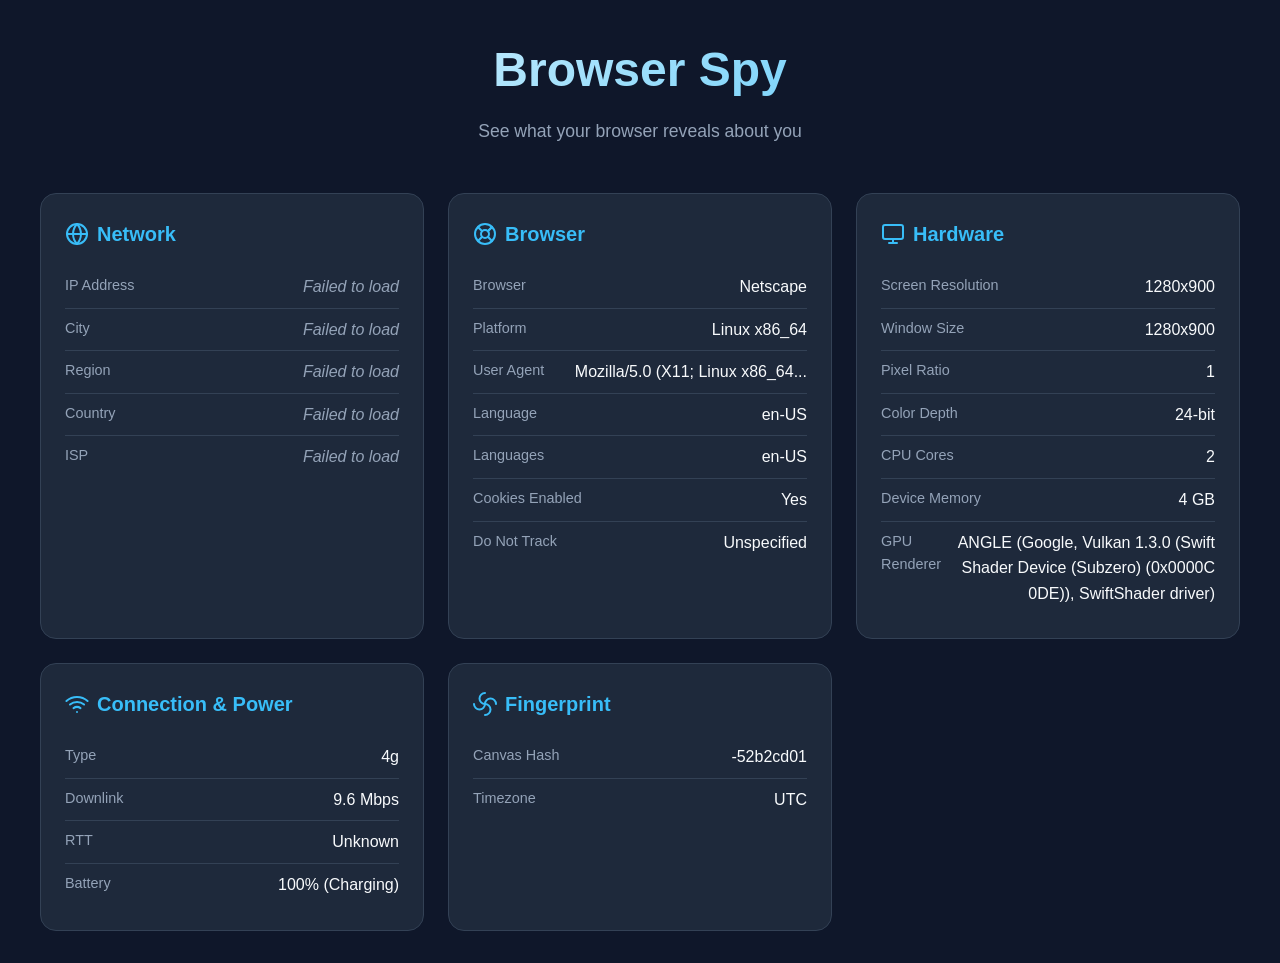
==== browser-spy/index.html @ fa8a1fff "Add browser-spy tool (formerly whoami)" ====
<!DOCTYPE html>
<html lang="en">

<head>
    <meta charset="UTF-8">
    <meta name="viewport" content="width=device-width, initial-scale=1.0">
    <title>Browser Spy - Browser Fingerprint & Info</title>
    <style>
        :root {
            --bg-color: #0f172a;
            --card-bg: #1e293b;
            --text-primary: #f8fafc;
            --text-secondary: #94a3b8;
            --accent: #38bdf8;
            --accent-glow: rgba(56, 189, 248, 0.2);
            --border: #334155;
            --font-family: 'Inter', -apple-system, BlinkMacSystemFont, sans-serif;
        }

        * {
            box-sizing: border-box;
            margin: 0;
            padding: 0;
        }

        body {
            background-color: var(--bg-color);
            color: var(--text-primary);
            font-family: var(--font-family);
            line-height: 1.6;
            min-height: 100vh;
            padding: 2rem;
        }

        header {
            text-align: center;
            margin-bottom: 3rem;
            animation: fadeIn 0.8s ease-out;
        }

        h1 {
            font-size: 3rem;
            font-weight: 800;
            background: linear-gradient(135deg, #fff 0%, var(--accent) 100%);
            background-clip: text;
            -webkit-background-clip: text;
            -webkit-text-fill-color: transparent;
            margin-bottom: 0.5rem;
        }

        .subtitle {
            color: var(--text-secondary);
            font-size: 1.1rem;
        }

        .grid {
            display: grid;
            grid-template-columns: repeat(auto-fit, minmax(300px, 1fr));
            gap: 1.5rem;
            max-width: 1200px;
            margin: 0 auto;
        }

        .card {
            background: var(--card-bg);
            border: 1px solid var(--border);
            border-radius: 1rem;
            padding: 1.5rem;
            transition: transform 0.2s, box-shadow 0.2s;
            animation: slideUp 0.5s ease-out forwards;
            opacity: 0;
        }

        .card:hover {
            transform: translateY(-2px);
            box-shadow: 0 10px 20px -10px var(--accent-glow);
            border-color: var(--accent);
        }

        .card h2 {
            font-size: 1.25rem;
            margin-bottom: 1rem;
            color: var(--accent);
            display: flex;
            align-items: center;
            gap: 0.5rem;
        }

        .info-item {
            display: flex;
            justify-content: space-between;
            padding: 0.5rem 0;
            border-bottom: 1px solid var(--border);
        }

        .info-item:last-child {
            border-bottom: none;
        }

        .label {
            color: var(--text-secondary);
            font-size: 0.9rem;
        }

        .value {
            font-weight: 500;
            text-align: right;
            word-break: break-all;
            margin-left: 1rem;
        }

        .loading {
            color: var(--text-secondary);
            font-style: italic;
        }

        canvas#fingerprint {
            display: none;
        }

        @keyframes fadeIn {
            from {
                opacity: 0;
            }

            to {
                opacity: 1;
            }
        }

        @keyframes slideUp {
            from {
                opacity: 0;
                transform: translateY(20px);
            }

            to {
                opacity: 1;
                transform: translateY(0);
            }
        }

        /* Stagger animations */
        .card:nth-child(1) {
            animation-delay: 0.1s;
        }

        .card:nth-child(2) {
            animation-delay: 0.2s;
        }

        .card:nth-child(3) {
            animation-delay: 0.3s;
        }

        .card:nth-child(4) {
            animation-delay: 0.4s;
        }

        .card:nth-child(5) {
            animation-delay: 0.5s;
        }

        @media (max-width: 600px) {
            h1 {
                font-size: 2rem;
            }

            body {
                padding: 1rem;
            }
        }
    </style>
</head>

<body>
    <header>
        <h1>Browser Spy</h1>
        <p class="subtitle">See what your browser reveals about you</p>
    </header>

    <div class="grid">
        <!-- Network Info -->
        <div class="card">
            <h2>
                <svg width="24" height="24" viewBox="0 0 24 24" fill="none" stroke="currentColor" stroke-width="2"
                    stroke-linecap="round" stroke-linejoin="round">
                    <circle cx="12" cy="12" r="10"></circle>
                    <line x1="2" y1="12" x2="22" y2="12"></line>
                    <path
                        d="M12 2a15.3 15.3 0 0 1 4 10 15.3 15.3 0 0 1-4 10 15.3 15.3 0 0 1-4-10 15.3 15.3 0 0 1 4-10z">
                    </path>
                </svg>
                Network
            </h2>
            <div id="network-info">
                <div class="info-item"><span class="label">IP Address</span><span class="value loading"
                        id="ip">Loading...</span></div>
                <div class="info-item"><span class="label">City</span><span class="value loading"
                        id="city">Loading...</span></div>
                <div class="info-item"><span class="label">Region</span><span class="value loading"
                        id="region">Loading...</span></div>
                <div class="info-item"><span class="label">Country</span><span class="value loading"
                        id="country">Loading...</span></div>
                <div class="info-item"><span class="label">ISP</span><span class="value loading"
                        id="isp">Loading...</span></div>
            </div>
        </div>

        <!-- Browser Info -->
        <div class="card">
            <h2>
                <svg width="24" height="24" viewBox="0 0 24 24" fill="none" stroke="currentColor" stroke-width="2"
                    stroke-linecap="round" stroke-linejoin="round">
                    <circle cx="12" cy="12" r="10"></circle>
                    <circle cx="12" cy="12" r="4"></circle>
                    <line x1="4.93" y1="4.93" x2="9.17" y2="9.17"></line>
                    <line x1="14.83" y1="14.83" x2="19.07" y2="19.07"></line>
                    <line x1="14.83" y1="9.17" x2="19.07" y2="4.93"></line>
                    <line x1="14.83" y1="9.17" x2="18.36" y2="5.64"></line>
                    <line x1="4.93" y1="19.07" x2="9.17" y2="14.83"></line>
                </svg>
                Browser
            </h2>
            <div id="browser-info">
                <!-- Populated by JS -->
            </div>
        </div>

        <!-- Hardware Info -->
        <div class="card">
            <h2>
                <svg width="24" height="24" viewBox="0 0 24 24" fill="none" stroke="currentColor" stroke-width="2"
                    stroke-linecap="round" stroke-linejoin="round">
                    <rect x="2" y="3" width="20" height="14" rx="2" ry="2"></rect>
                    <line x1="8" y1="21" x2="16" y2="21"></line>
                    <line x1="12" y1="17" x2="12" y2="21"></line>
                </svg>
                Hardware
            </h2>
            <div id="hardware-info">
                <!-- Populated by JS -->
            </div>
        </div>

        <!-- Connection & Battery -->
        <div class="card">
            <h2>
                <svg width="24" height="24" viewBox="0 0 24 24" fill="none" stroke="currentColor" stroke-width="2"
                    stroke-linecap="round" stroke-linejoin="round">
                    <path d="M5 12.55a11 11 0 0 1 14.08 0"></path>
                    <path d="M1.42 9a16 16 0 0 1 21.16 0"></path>
                    <path d="M8.53 16.11a6 6 0 0 1 6.95 0"></path>
                    <line x1="12" y1="20" x2="12.01" y2="20"></line>
                </svg>
                Connection & Power
            </h2>
            <div id="connection-info">
                <!-- Populated by JS -->
            </div>
        </div>

        <!-- Fingerprint -->
        <div class="card">
            <h2>
                <svg width="24" height="24" viewBox="0 0 24 24" fill="none" stroke="currentColor" stroke-width="2"
                    stroke-linecap="round" stroke-linejoin="round">
                    <path d="M12 12c0-3 2.5-5.5 5.5-5.5S23 9 23 12"></path>
                    <path d="M12 12c0 3-2.5 5.5-5.5 5.5S1 15 1 12"></path>
                    <path d="M12 12c-3 0-5.5-2.5-5.5-5.5S9 1 12 1"></path>
                    <path d="M12 12c3 0 5.5 2.5 5.5 5.5S15 23 12 23"></path>
                </svg>
                Fingerprint
            </h2>
            <div id="fingerprint-info">
                <div class="info-item"><span class="label">Canvas Hash</span><span class="value"
                        id="canvas-hash">Calculating...</span></div>
                <div class="info-item"><span class="label">Timezone</span><span class="value" id="timezone"></span>
                </div>
            </div>
        </div>
    </div>

    <canvas id="fingerprint" width="200" height="50"></canvas>

    <script>
        // Helper to create info item
        function addInfo(containerId, label, value) {
            const container = document.getElementById(containerId);
            const div = document.createElement('div');
            div.className = 'info-item';
            div.innerHTML = `<span class="label">${label}</span><span class="value">${value}</span>`;
            container.appendChild(div);
        }

        // 1. Network Info
        fetch('https://ipapi.co/json/')
            .then(response => response.json())
            .then(data => {
                document.getElementById('ip').textContent = data.ip || 'Unknown';
                document.getElementById('city').textContent = data.city || 'Unknown';
                document.getElementById('region').textContent = data.region || 'Unknown';
                document.getElementById('country').textContent = data.country_name || 'Unknown';
                document.getElementById('isp').textContent = data.org || 'Unknown';
            })
            .catch(err => {
                console.error('IP fetch failed', err);
                document.querySelectorAll('#network-info .value').forEach(el => el.textContent = 'Failed to load');
            });

        // 2. Browser Info
        const browserInfo = [
            ['Browser', navigator.appName],
            ['Platform', navigator.platform],
            ['User Agent', navigator.userAgent.substring(0, 30) + '...'],
            ['Language', navigator.language],
            ['Languages', navigator.languages.join(', ')],
            ['Cookies Enabled', navigator.cookieEnabled ? 'Yes' : 'No'],
            ['Do Not Track', navigator.doNotTrack || 'Unspecified']
        ];
        browserInfo.forEach(([label, value]) => addInfo('browser-info', label, value));

        // 3. Hardware Info
        function getRenderer() {
            try {
                const canvas = document.createElement('canvas');
                const gl = canvas.getContext('webgl') || canvas.getContext('experimental-webgl');
                if (!gl) return 'Unknown';
                const debugInfo = gl.getExtension('WEBGL_debug_renderer_info');
                return debugInfo ? gl.getParameter(debugInfo.UNMASKED_RENDERER_WEBGL) : 'Unknown';
            } catch (e) {
                return 'Unknown';
            }
        }

        const hardwareInfo = [
            ['Screen Resolution', `${screen.width}x${screen.height}`],
            ['Window Size', `${window.innerWidth}x${window.innerHeight}`],
            ['Pixel Ratio', window.devicePixelRatio],
            ['Color Depth', `${screen.colorDepth}-bit`],
            ['CPU Cores', navigator.hardwareConcurrency || 'Unknown'],
            ['Device Memory', navigator.deviceMemory ? `${navigator.deviceMemory} GB` : 'Unknown'],
            ['GPU Renderer', getRenderer()]
        ];
        hardwareInfo.forEach(([label, value]) => addInfo('hardware-info', label, value));

        // 4. Connection & Battery
        if (navigator.connection) {
            addInfo('connection-info', 'Type', navigator.connection.effectiveType || 'Unknown');
            addInfo('connection-info', 'Downlink', navigator.connection.downlink ? `${navigator.connection.downlink} Mbps` : 'Unknown');
            addInfo('connection-info', 'RTT', navigator.connection.rtt ? `${navigator.connection.rtt} ms` : 'Unknown');
        } else {
            addInfo('connection-info', 'Network API', 'Not Supported');
        }

        if (navigator.getBattery) {
            navigator.getBattery().then(battery => {
                const level = Math.round(battery.level * 100) + '%';
                const charging = battery.charging ? 'Charging' : 'Discharging';
                addInfo('connection-info', 'Battery', `${level} (${charging})`);
            });
        } else {
            addInfo('connection-info', 'Battery API', 'Not Supported');
        }

        // 5. Fingerprinting
        document.getElementById('timezone').textContent = Intl.DateTimeFormat().resolvedOptions().timeZone;

        // Canvas Fingerprint
        try {
            const canvas = document.getElementById('fingerprint');
            const ctx = canvas.getContext('2d');
            ctx.textBaseline = "top";
            ctx.font = "14px 'Arial'";
            ctx.textBaseline = "alphabetic";
            ctx.fillStyle = "#f60";
            ctx.fillRect(125, 1, 62, 20);
            ctx.fillStyle = "#069";
            ctx.fillText("Hello World", 2, 15);
            ctx.fillStyle = "rgba(102, 204, 0, 0.7)";
            ctx.fillText("Hello World", 4, 17);

            const dataURI = canvas.toDataURL();
            // Simple hash function for demo
            let hash = 0;
            for (let i = 0; i < dataURI.length; i++) {
                const char = dataURI.charCodeAt(i);
                hash = ((hash << 5) - hash) + char;
                hash = hash & hash;
            }
            document.getElementById('canvas-hash').textContent = hash.toString(16);
        } catch (e) {
            document.getElementById('canvas-hash').textContent = 'Error';
        }

        // Window resize listener
        window.addEventListener('resize', () => {
            // Ideally update window size here, but for simple demo we leave it static or refresh
        });
    </script>
</body>

</html>
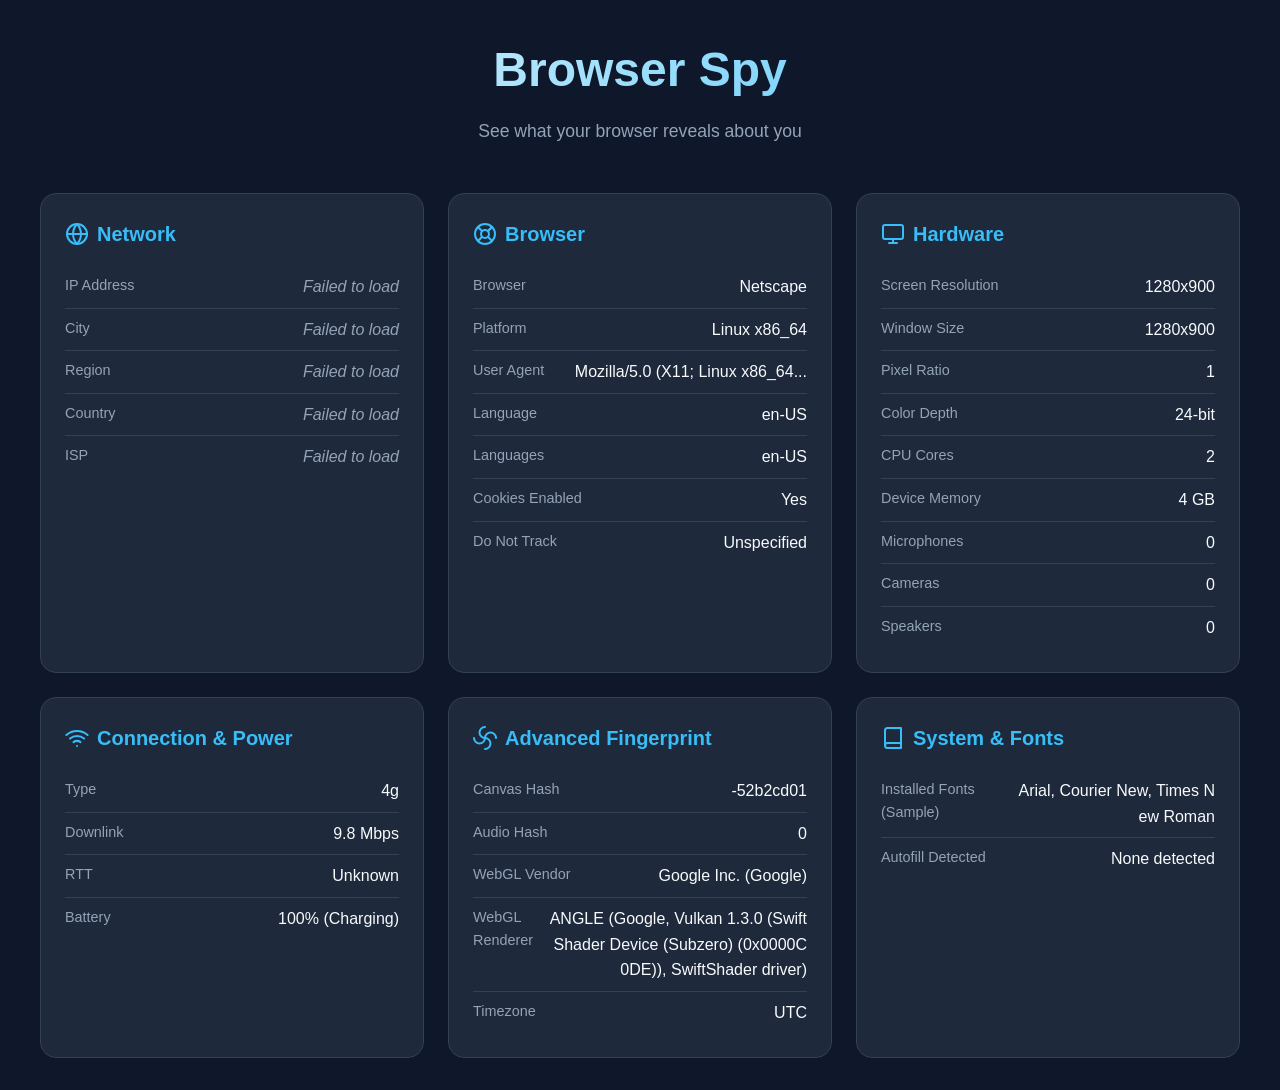
==== commit b21a4e03: "Add advanced fingerprinting features to browser-spy" ====
--- a/browser-spy/index.html
+++ b/browser-spy/index.html
@@ -270,18 +270,48 @@
                     <path d="M12 12c-3 0-5.5-2.5-5.5-5.5S9 1 12 1"></path>
                     <path d="M12 12c3 0 5.5 2.5 5.5 5.5S15 23 12 23"></path>
                 </svg>
-                Fingerprint
+                Advanced Fingerprint
             </h2>
             <div id="fingerprint-info">
                 <div class="info-item"><span class="label">Canvas Hash</span><span class="value"
                         id="canvas-hash">Calculating...</span></div>
+                <div class="info-item"><span class="label">Audio Hash</span><span class="value"
+                        id="audio-hash">Calculating...</span></div>
+                <div class="info-item"><span class="label">WebGL Vendor</span><span class="value"
+                        id="webgl-vendor">Unknown</span></div>
+                <div class="info-item"><span class="label">WebGL Renderer</span><span class="value"
+                        id="webgl-renderer">Unknown</span></div>
                 <div class="info-item"><span class="label">Timezone</span><span class="value" id="timezone"></span>
                 </div>
             </div>
         </div>
+
+        <!-- System & Fonts -->
+        <div class="card">
+            <h2>
+                <svg width="24" height="24" viewBox="0 0 24 24" fill="none" stroke="currentColor" stroke-width="2"
+                    stroke-linecap="round" stroke-linejoin="round">
+                    <path d="M4 19.5A2.5 2.5 0 0 1 6.5 17H20"></path>
+                    <path d="M6.5 2H20v20H6.5A2.5 2.5 0 0 1 4 19.5v-15A2.5 2.5 0 0 1 6.5 2z"></path>
+                </svg>
+                System & Fonts
+            </h2>
+            <div id="system-info">
+                <div class="info-item"><span class="label">Installed Fonts (Sample)</span><span class="value"
+                        id="fonts-detected">Scanning...</span></div>
+                <div class="info-item"><span class="label">Autofill Detected</span><span class="value"
+                        id="autofill-status">Checking...</span></div>
+            </div>
+        </div>
     </div>
 
     <canvas id="fingerprint" width="200" height="50"></canvas>
+
+    <!-- Hidden form for autofill detection -->
+    <div style="opacity: 0; position: absolute; top: -9999px;">
+        <input type="text" id="autofill-name" name="name" autocomplete="name">
+        <input type="email" id="autofill-email" name="email" autocomplete="email">
+    </div>
 
     <script>
         // Helper to create info item
@@ -325,13 +355,20 @@
             try {
                 const canvas = document.createElement('canvas');
                 const gl = canvas.getContext('webgl') || canvas.getContext('experimental-webgl');
-                if (!gl) return 'Unknown';
+                if (!gl) return { vendor: 'Unknown', renderer: 'Unknown' };
                 const debugInfo = gl.getExtension('WEBGL_debug_renderer_info');
-                return debugInfo ? gl.getParameter(debugInfo.UNMASKED_RENDERER_WEBGL) : 'Unknown';
+                return {
+                    vendor: debugInfo ? gl.getParameter(debugInfo.UNMASKED_VENDOR_WEBGL) : 'Unknown',
+                    renderer: debugInfo ? gl.getParameter(debugInfo.UNMASKED_RENDERER_WEBGL) : 'Unknown'
+                };
             } catch (e) {
-                return 'Unknown';
-            }
-        }
+                return { vendor: 'Unknown', renderer: 'Unknown' };
+            }
+        }
+
+        const webglInfo = getRenderer();
+        document.getElementById('webgl-vendor').textContent = webglInfo.vendor;
+        document.getElementById('webgl-renderer').textContent = webglInfo.renderer;
 
         const hardwareInfo = [
             ['Screen Resolution', `${screen.width}x${screen.height}`],
@@ -339,10 +376,22 @@
             ['Pixel Ratio', window.devicePixelRatio],
             ['Color Depth', `${screen.colorDepth}-bit`],
             ['CPU Cores', navigator.hardwareConcurrency || 'Unknown'],
-            ['Device Memory', navigator.deviceMemory ? `${navigator.deviceMemory} GB` : 'Unknown'],
-            ['GPU Renderer', getRenderer()]
+            ['Device Memory', navigator.deviceMemory ? `${navigator.deviceMemory} GB` : 'Unknown']
         ];
         hardwareInfo.forEach(([label, value]) => addInfo('hardware-info', label, value));
+
+        // Media Devices
+        if (navigator.mediaDevices && navigator.mediaDevices.enumerateDevices) {
+            navigator.mediaDevices.enumerateDevices().then(devices => {
+                const counts = { audioinput: 0, videoinput: 0, audiooutput: 0 };
+                devices.forEach(device => {
+                    if (counts[device.kind] !== undefined) counts[device.kind]++;
+                });
+                addInfo('hardware-info', 'Microphones', counts.audioinput);
+                addInfo('hardware-info', 'Cameras', counts.videoinput);
+                addInfo('hardware-info', 'Speakers', counts.audiooutput);
+            }).catch(e => console.log('Media device enumeration failed', e));
+        }
 
         // 4. Connection & Battery
         if (navigator.connection) {
@@ -393,6 +442,68 @@
             document.getElementById('canvas-hash').textContent = 'Error';
         }
 
+        // Audio Fingerprint
+        try {
+            const audioCtx = new (window.OfflineAudioContext || window.webkitOfflineAudioContext)(1, 44100, 44100);
+            const oscillator = audioCtx.createOscillator();
+            oscillator.type = 'triangle';
+            oscillator.frequency.setValueAtTime(10000, audioCtx.currentTime);
+            const compressor = audioCtx.createDynamicsCompressor();
+
+            oscillator.connect(compressor);
+            compressor.connect(audioCtx.destination);
+
+            oscillator.start(0);
+            audioCtx.startRendering().then(buffer => {
+                let hash = 0;
+                for (let i = 0; i < buffer.length; i++) {
+                    const sample = buffer.getChannelData(0)[i];
+                    hash = ((hash << 5) - hash) + sample;
+                    hash = hash & hash;
+                }
+                document.getElementById('audio-hash').textContent = hash.toString(16);
+            });
+        } catch (e) {
+            document.getElementById('audio-hash').textContent = 'Not Supported';
+        }
+
+        // Font Detection
+        const fontList = ['Arial', 'Courier New', 'Georgia', 'Times New Roman', 'Verdana', 'Comic Sans MS', 'Impact', 'Tahoma', 'Trebuchet MS', 'Arial Black'];
+        const detectedFonts = [];
+
+        try {
+            const canvas = document.createElement('canvas');
+            const ctx = canvas.getContext('2d');
+            const text = "abcdefghijklmnopqrstuvwxyz0123456789";
+
+            ctx.font = "72px monospace";
+            const baselineWidth = ctx.measureText(text).width;
+
+            fontList.forEach(font => {
+                ctx.font = `72px "${font}", monospace`;
+                const width = ctx.measureText(text).width;
+                if (width !== baselineWidth) {
+                    detectedFonts.push(font);
+                }
+            });
+
+            document.getElementById('fonts-detected').textContent = detectedFonts.length > 0 ? detectedFonts.join(', ') : 'None detected (from sample)';
+        } catch (e) {
+            document.getElementById('fonts-detected').textContent = 'Error';
+        }
+
+        // Autofill Detection
+        setTimeout(() => {
+            const name = document.getElementById('autofill-name').value;
+            const email = document.getElementById('autofill-email').value;
+            if (name || email) {
+                document.getElementById('autofill-status').textContent = 'Detected! (Browser tried to fill form)';
+                document.getElementById('autofill-status').style.color = '#ef4444'; // Red warning
+            } else {
+                document.getElementById('autofill-status').textContent = 'None detected';
+            }
+        }, 1000);
+
         // Window resize listener
         window.addEventListener('resize', () => {
             // Ideally update window size here, but for simple demo we leave it static or refresh
